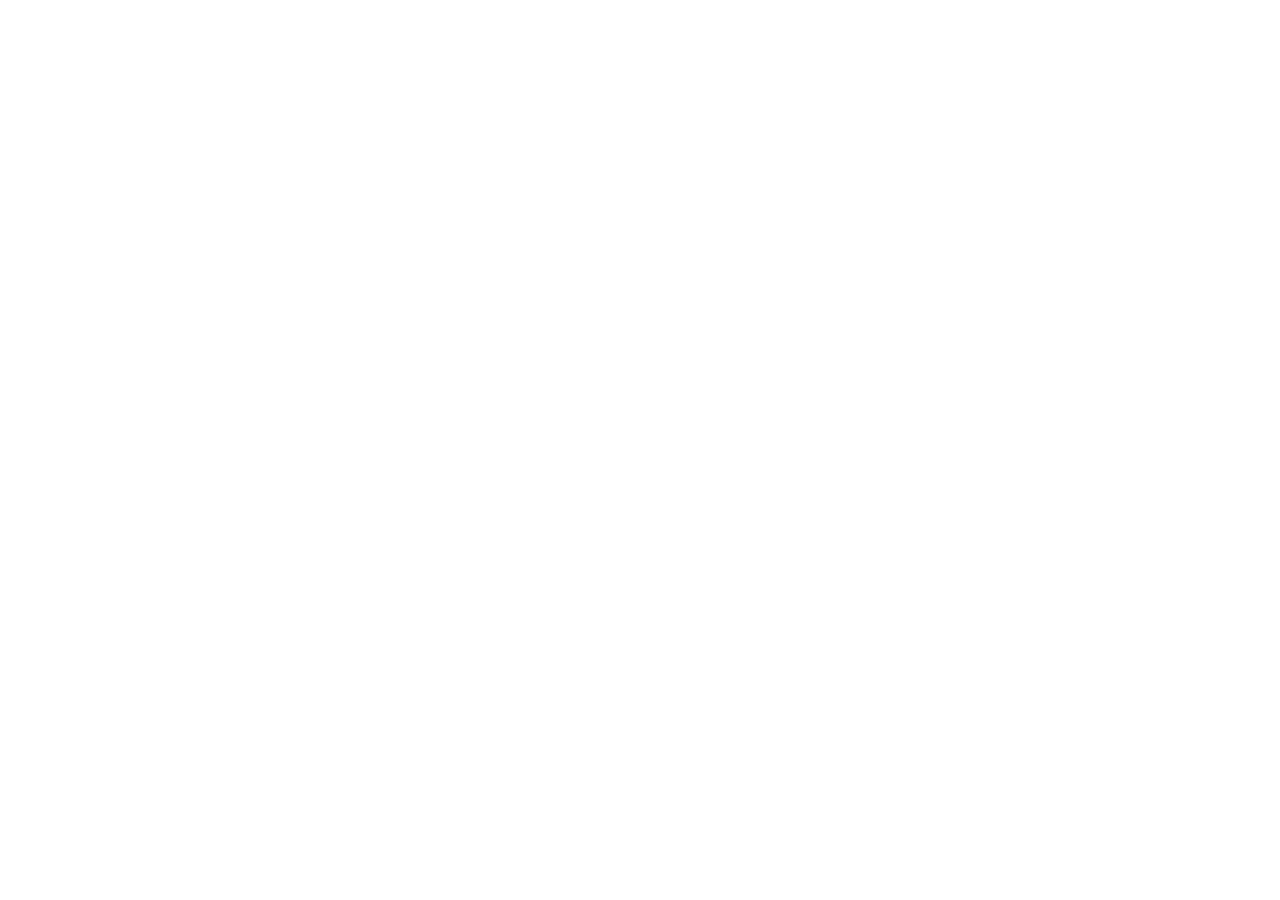
==== portafolio1/dev1.html @ 3da6cb5a "portafolios" ====
<!DOCTYPE html>
<html lang="en">
<head>
    <meta charset="UTF-8">
    <meta name="viewport" content="width=device-width, initial-scale=1.0">
    <title>Document</title>
</head>
<body>
    
</body>
</html>
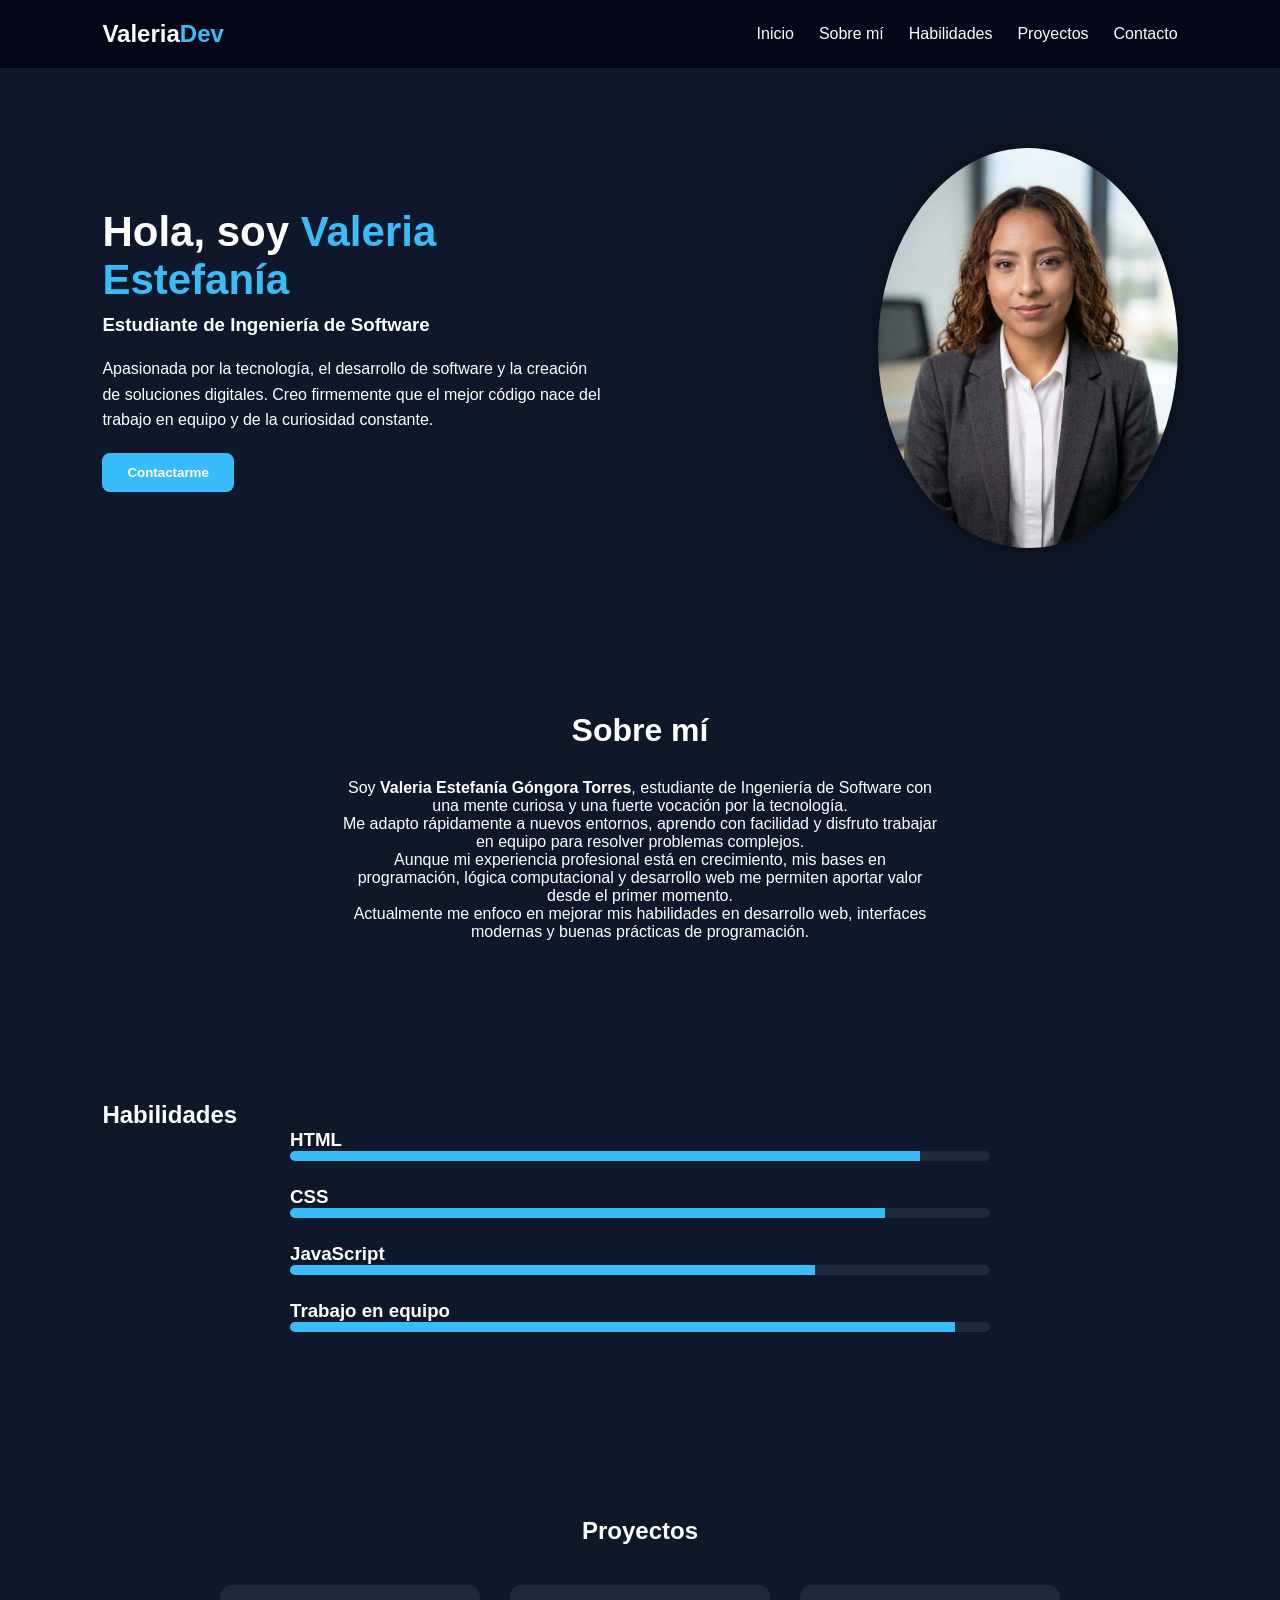
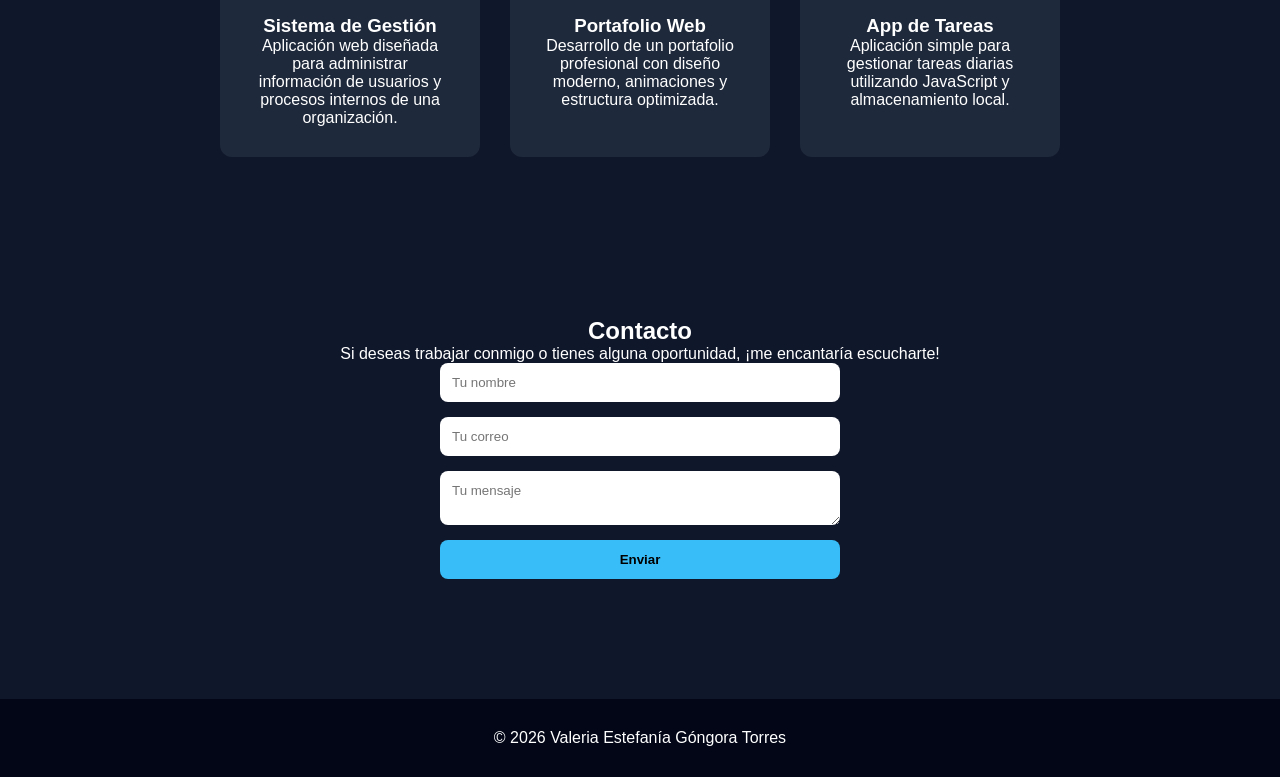
==== commit fceb88b9: "portafolio valeria" ====
--- a/portafolio1/dev1.html
+++ b/portafolio1/dev1.html
@@ -1,11 +1,165 @@
 <!DOCTYPE html>
-<html lang="en">
+<html lang="es">
 <head>
-    <meta charset="UTF-8">
-    <meta name="viewport" content="width=device-width, initial-scale=1.0">
-    <title>Document</title>
+<meta charset="UTF-8">
+<meta name="viewport" content="width=device-width, initial-scale=1.0">
+<title>Portafolio | Valeria Góngora</title>
+<link rel="stylesheet" href="dev1.css">
+<script defer src="dev1.js"></script>
 </head>
+
 <body>
-    
+
+<header>
+<nav class="navbar">
+<h2 class="logo">Valeria<span>Dev</span></h2>
+
+<ul class="nav-links">
+<li><a href="#inicio">Inicio</a></li>
+<li><a href="#about">Sobre mí</a></li>
+<li><a href="#skills">Habilidades</a></li>
+<li><a href="#projects">Proyectos</a></li>
+<li><a href="#contact">Contacto</a></li>
+</ul>
+</nav>
+</header>
+
+
+<section id="inicio" class="hero">
+
+<div class="hero-text">
+<h1>Hola, soy <span>Valeria Estefanía</span></h1>
+<h3>Estudiante de Ingeniería de Software</h3>
+
+<p>
+Apasionada por la tecnología, el desarrollo de software y la creación de soluciones digitales.
+Creo firmemente que el mejor código nace del trabajo en equipo y de la curiosidad constante.
+</p>
+
+<button onclick="scrollToSection('contact')">Contactarme</button>
+</div>
+
+<div class="hero-img">
+<img src="image/image.png" alt="Valeria">
+</div>
+
+</section>
+
+
+
+<section id="about" class="about">
+
+<h2>Sobre mí</h2>
+
+<p>
+Soy <b>Valeria Estefanía Góngora Torres</b>, estudiante de Ingeniería de Software con una mente curiosa y una fuerte vocación por la tecnología.
+</p>
+
+<p>
+Me adapto rápidamente a nuevos entornos, aprendo con facilidad y disfruto trabajar en equipo para resolver problemas complejos.
+</p>
+
+<p>
+Aunque mi experiencia profesional está en crecimiento, mis bases en programación, lógica computacional y desarrollo web me permiten aportar valor desde el primer momento.
+</p>
+
+<p>
+Actualmente me enfoco en mejorar mis habilidades en desarrollo web, interfaces modernas y buenas prácticas de programación.
+</p>
+
+</section>
+
+
+
+<section id="skills" class="skills">
+
+<h2>Habilidades</h2>
+
+<div class="skills-container">
+
+<div class="skill">
+<h3>HTML</h3>
+<div class="bar"><span style="width:90%"></span></div>
+</div>
+
+<div class="skill">
+<h3>CSS</h3>
+<div class="bar"><span style="width:85%"></span></div>
+</div>
+
+<div class="skill">
+<h3>JavaScript</h3>
+<div class="bar"><span style="width:75%"></span></div>
+</div>
+
+<div class="skill">
+<h3>Trabajo en equipo</h3>
+<div class="bar"><span style="width:95%"></span></div>
+</div>
+
+</div>
+
+</section>
+
+
+
+<section id="projects" class="projects">
+
+<h2>Proyectos</h2>
+
+<div class="projects-container">
+
+<div class="card">
+<h3>Sistema de Gestión</h3>
+<p>
+Aplicación web diseñada para administrar información de usuarios y procesos internos de una organización.
+</p>
+</div>
+
+<div class="card">
+<h3>Portafolio Web</h3>
+<p>
+Desarrollo de un portafolio profesional con diseño moderno, animaciones y estructura optimizada.
+</p>
+</div>
+
+<div class="card">
+<h3>App de Tareas</h3>
+<p>
+Aplicación simple para gestionar tareas diarias utilizando JavaScript y almacenamiento local.
+</p>
+</div>
+
+</div>
+
+</section>
+
+
+
+<section id="contact" class="contact">
+
+<h2>Contacto</h2>
+
+<p>Si deseas trabajar conmigo o tienes alguna oportunidad, ¡me encantaría escucharte!</p>
+
+<form>
+
+<input type="text" placeholder="Tu nombre" required>
+<input type="email" placeholder="Tu correo" required>
+<textarea placeholder="Tu mensaje"></textarea>
+
+<button type="submit">Enviar</button>
+
+</form>
+
+</section>
+
+
+<footer>
+
+<p>© 2026 Valeria Estefanía Góngora Torres</p>
+
+</footer>
+
 </body>
 </html>
--- a/portafolio1/dev1.css
+++ b/portafolio1/dev1.css
@@ -0,0 +1,209 @@
+*{
+margin:0;
+padding:0;
+box-sizing:border-box;
+font-family: 'Segoe UI', sans-serif;
+}
+
+body{
+background:#0f172a;
+color:white;
+}
+
+
+/* NAVBAR */
+
+.navbar{
+display:flex;
+justify-content:space-between;
+align-items:center;
+padding:20px 8%;
+background:#020617;
+}
+
+.logo{
+font-size:24px;
+}
+
+.logo span{
+color:#38bdf8;
+}
+
+.nav-links{
+list-style:none;
+display:flex;
+gap:25px;
+}
+
+.nav-links a{
+text-decoration:none;
+color:white;
+transition:0.3s;
+}
+
+.nav-links a:hover{
+color:#38bdf8;
+}
+
+
+
+/* HERO */
+
+.hero{
+display:flex;
+align-items:center;
+justify-content:space-between;
+padding:80px 8%;
+}
+
+.hero-text{
+max-width:500px;
+}
+
+.hero-text h1{
+font-size:42px;
+margin-bottom:10px;
+}
+
+.hero-text span{
+color:#38bdf8;
+}
+
+.hero-text p{
+margin:20px 0;
+line-height:1.6;
+}
+
+.hero-text button{
+padding:12px 25px;
+border:none;
+background:#38bdf8;
+color:white;
+font-weight:bold;
+cursor:pointer;
+border-radius:8px;
+}
+
+.hero-img img{
+width:300px;
+border-radius:50%;
+box-shadow:0 0 30px rgba(0,0,0,0.5);
+}
+
+
+
+/* ABOUT */
+
+.about{
+padding:80px 8%;
+text-align:center;
+max-width:800px;
+margin:auto;
+}
+
+.about h2{
+margin-bottom:30px;
+font-size:32px;
+}
+
+
+
+/* SKILLS */
+
+.skills{
+padding:80px 8%;
+}
+
+.skills-container{
+max-width:700px;
+margin:auto;
+}
+
+.skill{
+margin-bottom:25px;
+}
+
+.bar{
+height:10px;
+background:#1e293b;
+border-radius:5px;
+overflow:hidden;
+}
+
+.bar span{
+display:block;
+height:100%;
+background:#38bdf8;
+}
+
+
+
+/* PROJECTS */
+
+.projects{
+padding:80px 8%;
+text-align:center;
+}
+
+.projects-container{
+display:flex;
+gap:30px;
+justify-content:center;
+flex-wrap:wrap;
+margin-top:40px;
+}
+
+.card{
+background:#1e293b;
+padding:30px;
+width:260px;
+border-radius:12px;
+transition:0.3s;
+}
+
+.card:hover{
+transform:translateY(-10px);
+}
+
+
+
+/* CONTACT */
+
+.contact{
+padding:80px 8%;
+text-align:center;
+}
+
+form{
+display:flex;
+flex-direction:column;
+max-width:400px;
+margin:auto;
+gap:15px;
+}
+
+input, textarea{
+padding:12px;
+border:none;
+border-radius:8px;
+}
+
+button{
+background:#38bdf8;
+padding:12px;
+border:none;
+border-radius:8px;
+font-weight:bold;
+cursor:pointer;
+}
+
+
+
+/* FOOTER */
+
+footer{
+text-align:center;
+padding:30px;
+background:#020617;
+margin-top:40px;
+}
